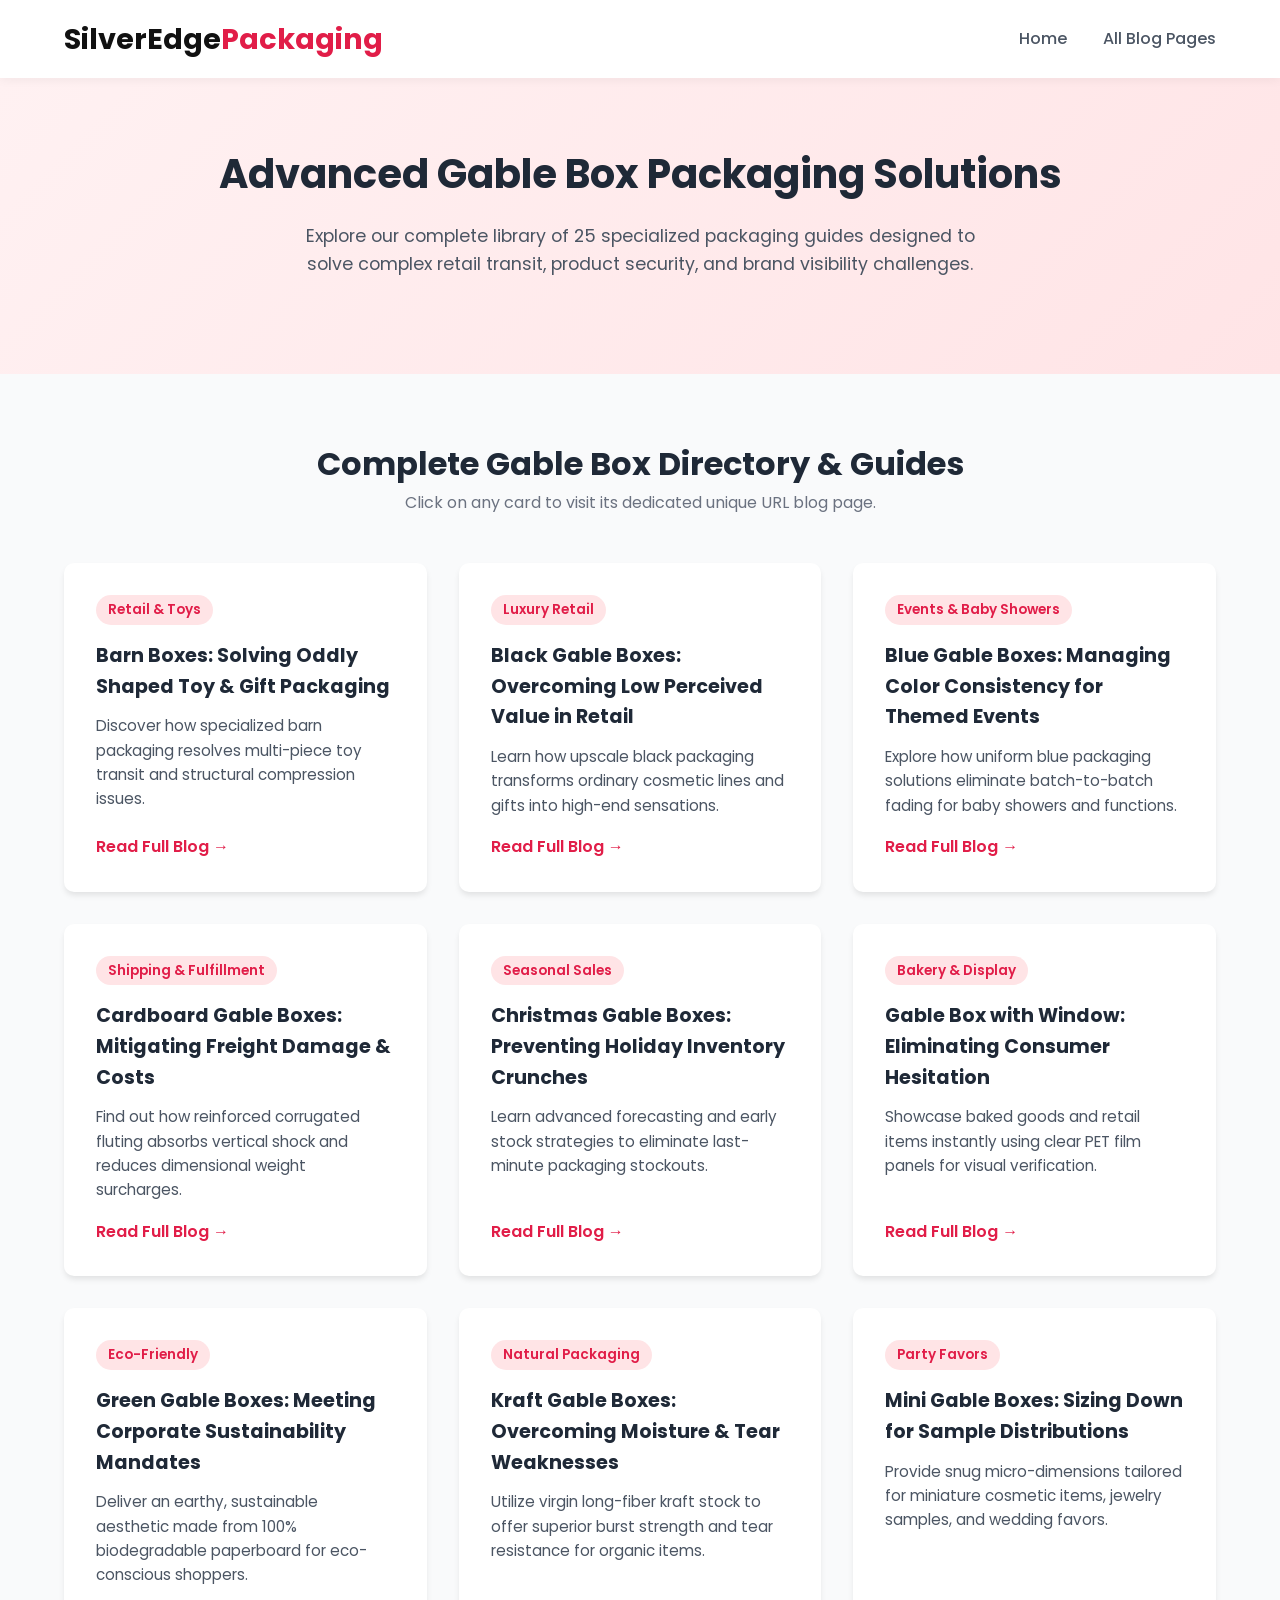
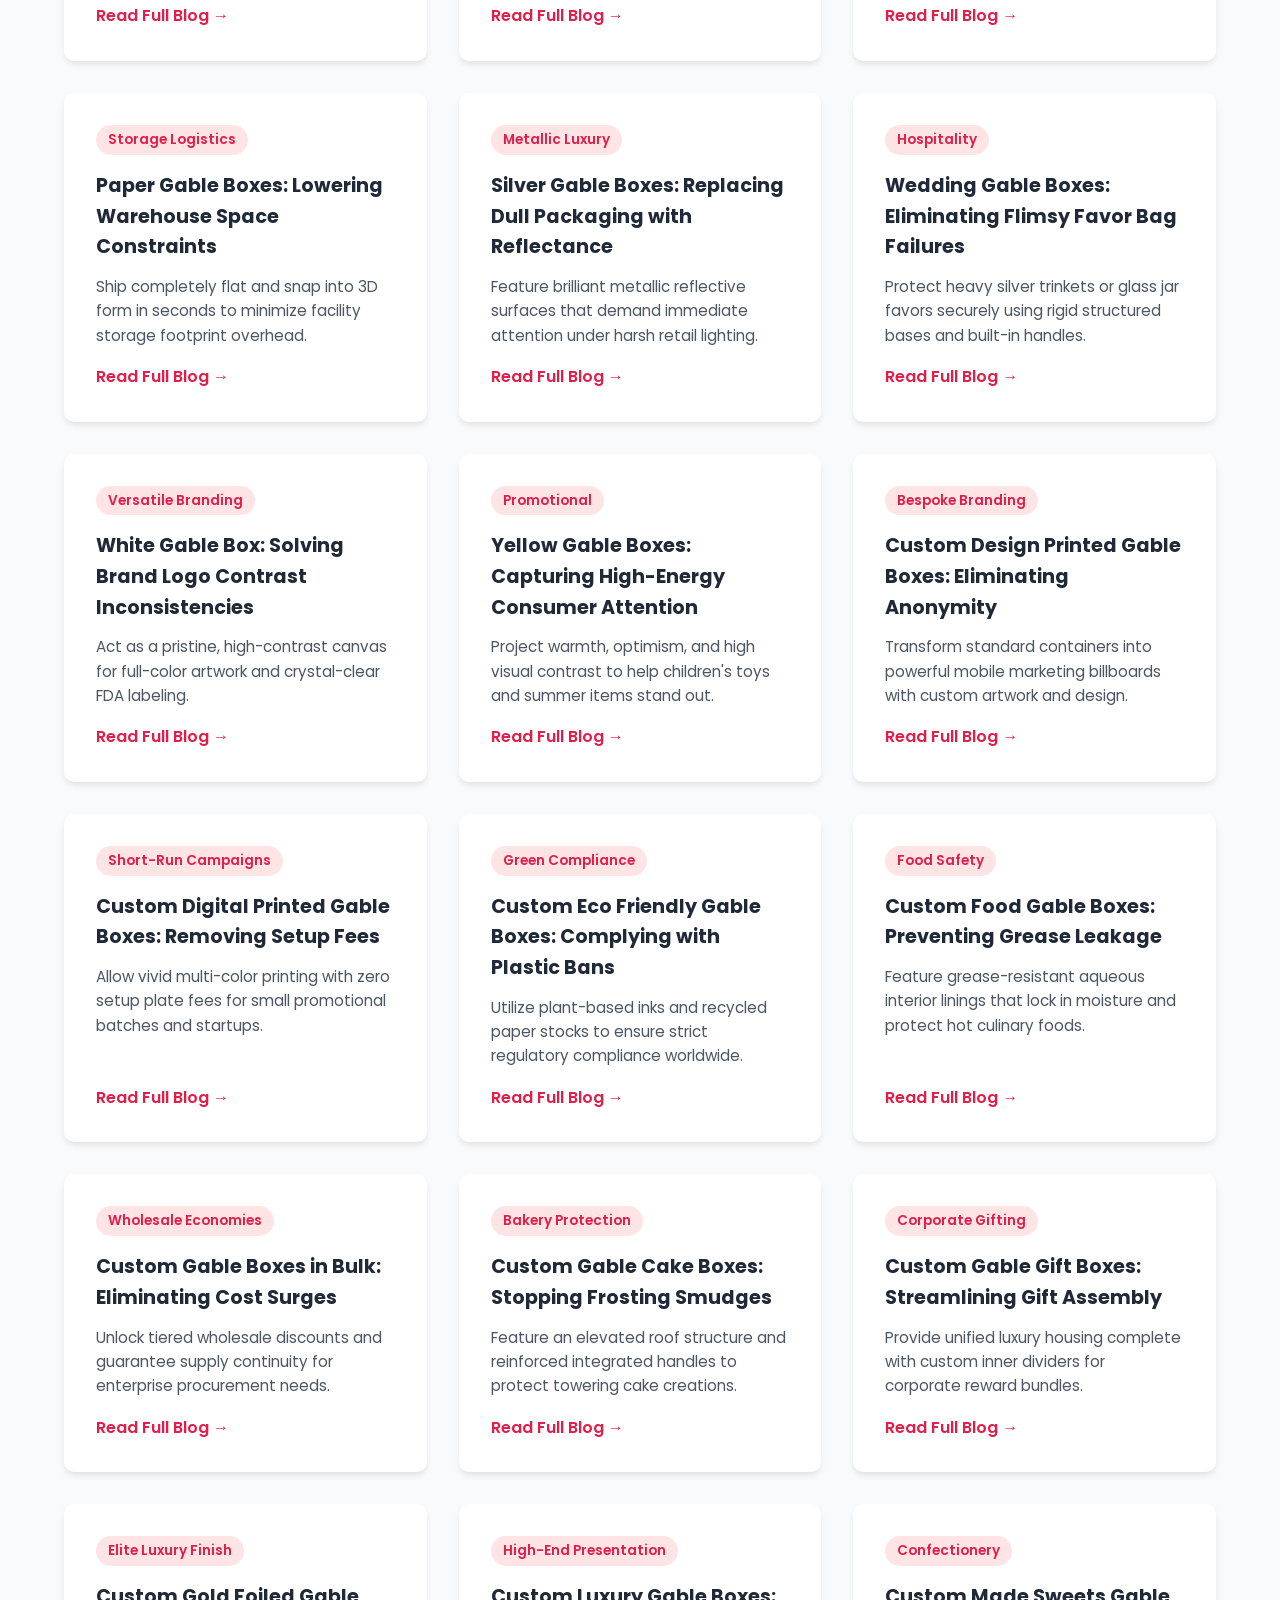
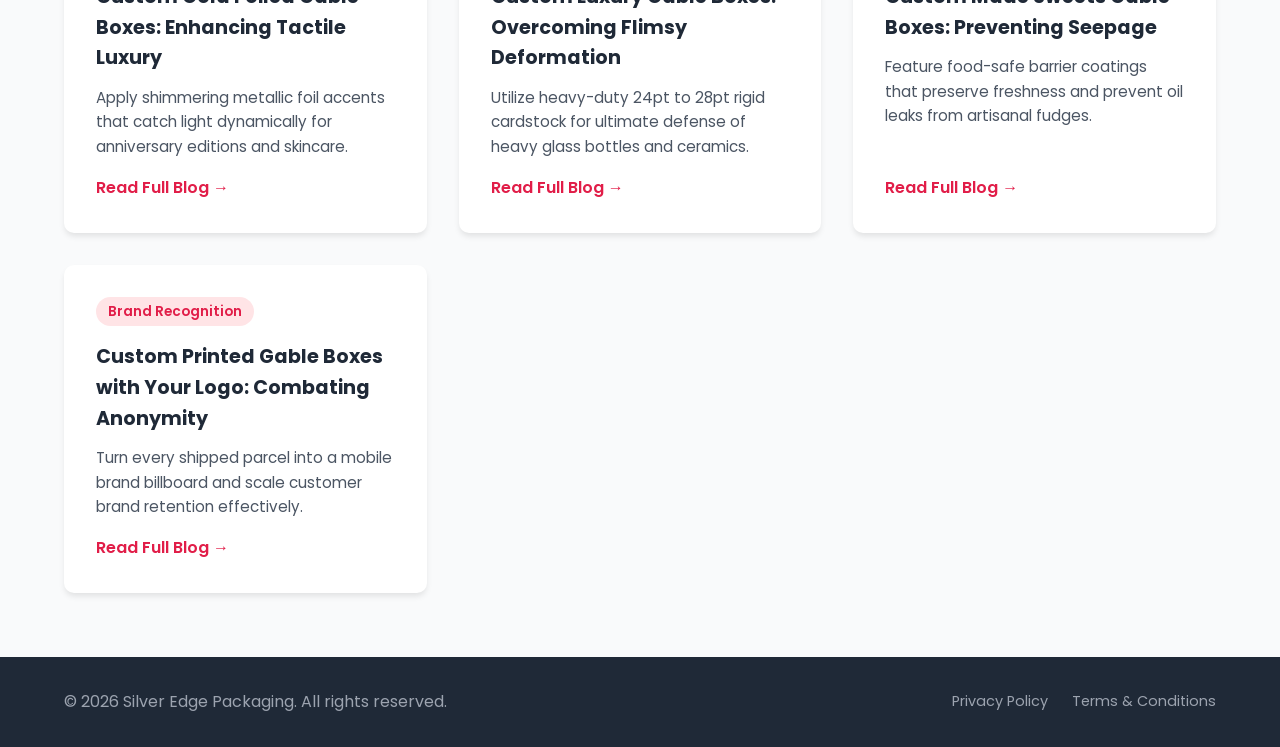
==== index.html @ a1e31621 "Update index.html" ====
<!DOCTYPE html>
<html lang="en">
<head>
  <meta charset="utf-8">
  <meta name="viewport" content="width=device-width, initial-scale=1">
  <!-- Google Site Verification Code -->
  <meta name="google-site-verification" content="IdWUHg85Iuphp1fHwoKxpqlI3lnmC24U6LzwF-d2ONc" />
  <title>Solving Business Packaging Challenges: Smart & Custom Solutions</title>
  <meta name="description" content="Explore wholesale custom gable boxes, printed gable boxes, and specialty retail packaging designed to solve commercial distribution and branding challenges.">
  <link rel="stylesheet" href="style.css">
  <link href="https://fonts.googleapis.com/css2?family=Poppins:wght@300;400;500;600;700&display=swap" rel="stylesheet">
</head>
<body>

  <!-- Header Section -->
  <header class="site-header">
    <div class="container header-container">
      <a href="index.html" class="logo">SilverEdge<span>Packaging</span></a>
      <nav class="nav-links">
        <a href="index.html">Home</a>
        <a href="#catalog">All Blog Pages</a>
      </nav>
    </div>
  </header>

  <!-- Hero Section -->
  <section class="hero-section">
    <div class="container hero-content">
      <h1>Advanced Gable Box Packaging Solutions</h1>
      <p>Explore our complete library of 25 specialized packaging guides designed to solve complex retail transit, product security, and brand visibility challenges.</p>
    </div>
  </section>

  <!-- Main Catalog Grid (All 25 Unique Page Links) -->
  <main class="container main-content" id="catalog">
    <div class="section-title">
      <h2>Complete Gable Box Directory & Guides</h2>
      <p>Click on any card to visit its dedicated unique URL blog page.</p>
    </div>

    <div class="article-grid">

      <!-- 1. Barn Boxes -->
      <div class="card">
        <div class="card-badge">Retail & Toys</div>
        <h3>Barn Boxes: Solving Oddly Shaped Toy & Gift Packaging</h3>
        <p>Discover how specialized barn packaging resolves multi-piece toy transit and structural compression issues.</p>
        <a href="barn-boxes.html" class="read-more">Read Full Blog &rarr;</a>
      </div>

      <!-- 2. Black Gable Boxes -->
      <div class="card">
        <div class="card-badge">Luxury Retail</div>
        <h3>Black Gable Boxes: Overcoming Low Perceived Value in Retail</h3>
        <p>Learn how upscale black packaging transforms ordinary cosmetic lines and gifts into high-end sensations.</p>
        <a href="black-gable-boxes.html" class="read-more">Read Full Blog &rarr;</a>
      </div>

      <!-- 3. Blue Gable Boxes -->
      <div class="card">
        <div class="card-badge">Events & Baby Showers</div>
        <h3>Blue Gable Boxes: Managing Color Consistency for Themed Events</h3>
        <p>Explore how uniform blue packaging solutions eliminate batch-to-batch fading for baby showers and functions.</p>
        <a href="blue-gable-boxes.html" class="read-more">Read Full Blog &rarr;</a>
      </div>

      <!-- 4. Cardboard Gable Boxes -->
      <div class="card">
        <div class="card-badge">Shipping & Fulfillment</div>
        <h3>Cardboard Gable Boxes: Mitigating Freight Damage & Costs</h3>
        <p>Find out how reinforced corrugated fluting absorbs vertical shock and reduces dimensional weight surcharges.</p>
        <a href="cardboard-gable-boxes.html" class="read-more">Read Full Blog &rarr;</a>
      </div>

      <!-- 5. Christmas Gable Boxes -->
      <div class="card">
        <div class="card-badge">Seasonal Sales</div>
        <h3>Christmas Gable Boxes: Preventing Holiday Inventory Crunches</h3>
        <p>Learn advanced forecasting and early stock strategies to eliminate last-minute packaging stockouts.</p>
        <a href="christmas-gable-boxes.html" class="read-more">Read Full Blog &rarr;</a>
      </div>

      <!-- 6. Gable Box with Window -->
      <div class="card">
        <div class="card-badge">Bakery & Display</div>
        <h3>Gable Box with Window: Eliminating Consumer Hesitation</h3>
        <p>Showcase baked goods and retail items instantly using clear PET film panels for visual verification.</p>
        <a href="gable-box-with-window.html" class="read-more">Read Full Blog &rarr;</a>
      </div>

      <!-- 7. Green Gable Boxes -->
      <div class="card">
        <div class="card-badge">Eco-Friendly</div>
        <h3>Green Gable Boxes: Meeting Corporate Sustainability Mandates</h3>
        <p>Deliver an earthy, sustainable aesthetic made from 100% biodegradable paperboard for eco-conscious shoppers.</p>
        <a href="green-gable-boxes.html" class="read-more">Read Full Blog &rarr;</a>
      </div>

      <!-- 8. Kraft Gable Boxes -->
      <div class="card">
        <div class="card-badge">Natural Packaging</div>
        <h3>Kraft Gable Boxes: Overcoming Moisture & Tear Weaknesses</h3>
        <p>Utilize virgin long-fiber kraft stock to offer superior burst strength and tear resistance for organic items.</p>
        <a href="kraft-gable-boxes.html" class="read-more">Read Full Blog &rarr;</a>
      </div>

      <!-- 9. Mini Gable Boxes -->
      <div class="card">
        <div class="card-badge">Party Favors</div>
        <h3>Mini Gable Boxes: Sizing Down for Sample Distributions</h3>
        <p>Provide snug micro-dimensions tailored for miniature cosmetic items, jewelry samples, and wedding favors.</p>
        <a href="mini-gable-boxes.html" class="read-more">Read Full Blog &rarr;</a>
      </div>

      <!-- 10. Paper Gable Boxes -->
      <div class="card">
        <div class="card-badge">Storage Logistics</div>
        <h3>Paper Gable Boxes: Lowering Warehouse Space Constraints</h3>
        <p>Ship completely flat and snap into 3D form in seconds to minimize facility storage footprint overhead.</p>
        <a href="paper-gable-boxes.html" class="read-more">Read Full Blog &rarr;</a>
      </div>

      <!-- 11. Silver Gable Boxes -->
      <div class="card">
        <div class="card-badge">Metallic Luxury</div>
        <h3>Silver Gable Boxes: Replacing Dull Packaging with Reflectance</h3>
        <p>Feature brilliant metallic reflective surfaces that demand immediate attention under harsh retail lighting.</p>
        <a href="silver-gable-boxes.html" class="read-more">Read Full Blog &rarr;</a>
      </div>

      <!-- 12. Wedding Gable Boxes -->
      <div class="card">
        <div class="card-badge">Hospitality</div>
        <h3>Wedding Gable Boxes: Eliminating Flimsy Favor Bag Failures</h3>
        <p>Protect heavy silver trinkets or glass jar favors securely using rigid structured bases and built-in handles.</p>
        <a href="wedding-gable-boxes.html" class="read-more">Read Full Blog &rarr;</a>
      </div>

      <!-- 13. White Gable Box -->
      <div class="card">
        <div class="card-badge">Versatile Branding</div>
        <h3>White Gable Box: Solving Brand Logo Contrast Inconsistencies</h3>
        <p>Act as a pristine, high-contrast canvas for full-color artwork and crystal-clear FDA labeling.</p>
        <a href="white-gable-box.html" class="read-more">Read Full Blog &rarr;</a>
      </div>

      <!-- 14. Yellow Gable Boxes -->
      <div class="card">
        <div class="card-badge">Promotional</div>
        <h3>Yellow Gable Boxes: Capturing High-Energy Consumer Attention</h3>
        <p>Project warmth, optimism, and high visual contrast to help children's toys and summer items stand out.</p>
        <a href="yellow-gable-boxes.html" class="read-more">Read Full Blog &rarr;</a>
      </div>

      <!-- 15. Custom Design Printed Gable Boxes -->
      <div class="card">
        <div class="card-badge">Bespoke Branding</div>
        <h3>Custom Design Printed Gable Boxes: Eliminating Anonymity</h3>
        <p>Transform standard containers into powerful mobile marketing billboards with custom artwork and design.</p>
        <a href="custom-design-printed-gable-boxes.html" class="read-more">Read Full Blog &rarr;</a>
      </div>

      <!-- 16. Custom Digital Printed Gable Boxes -->
      <div class="card">
        <div class="card-badge">Short-Run Campaigns</div>
        <h3>Custom Digital Printed Gable Boxes: Removing Setup Fees</h3>
        <p>Allow vivid multi-color printing with zero setup plate fees for small promotional batches and startups.</p>
        <a href="custom-digital-printed-gable-boxes.html" class="read-more">Read Full Blog &rarr;</a>
      </div>

      <!-- 17. Custom Eco Friendly Gable Boxes -->
      <div class="card">
        <div class="card-badge">Green Compliance</div>
        <h3>Custom Eco Friendly Gable Boxes: Complying with Plastic Bans</h3>
        <p>Utilize plant-based inks and recycled paper stocks to ensure strict regulatory compliance worldwide.</p>
        <a href="custom-eco-friendly-gable-boxes.html" class="read-more">Read Full Blog &rarr;</a>
      </div>

      <!-- 18. Custom Food Gable Boxes -->
      <div class="card">
        <div class="card-badge">Food Safety</div>
        <h3>Custom Food Gable Boxes: Preventing Grease Leakage</h3>
        <p>Feature grease-resistant aqueous interior linings that lock in moisture and protect hot culinary foods.</p>
        <a href="custom-food-gable-boxes.html" class="read-more">Read Full Blog &rarr;</a>
      </div>

      <!-- 19. Custom Gable Boxes in Bulk -->
      <div class="card">
        <div class="card-badge">Wholesale Economies</div>
        <h3>Custom Gable Boxes in Bulk: Eliminating Cost Surges</h3>
        <p>Unlock tiered wholesale discounts and guarantee supply continuity for enterprise procurement needs.</p>
        <a href="custom-gable-boxes-in-bulk.html" class="read-more">Read Full Blog &rarr;</a>
      </div>

      <!-- 20. Custom Gable Cake Boxes -->
      <div class="card">
        <div class="card-badge">Bakery Protection</div>
        <h3>Custom Gable Cake Boxes: Stopping Frosting Smudges</h3>
        <p>Feature an elevated roof structure and reinforced integrated handles to protect towering cake creations.</p>
        <a href="custom-gable-cake-boxes.html" class="read-more">Read Full Blog &rarr;</a>
      </div>

      <!-- 21. Custom Gable Gift Boxes -->
      <div class="card">
        <div class="card-badge">Corporate Gifting</div>
        <h3>Custom Gable Gift Boxes: Streamlining Gift Assembly</h3>
        <p>Provide unified luxury housing complete with custom inner dividers for corporate reward bundles.</p>
        <a href="custom-gable-gift-boxes.html" class="read-more">Read Full Blog &rarr;</a>
      </div>

      <!-- 22. Custom Gold Foiled Gable Boxes -->
      <div class="card">
        <div class="card-badge">Elite Luxury Finish</div>
        <h3>Custom Gold Foiled Gable Boxes: Enhancing Tactile Luxury</h3>
        <p>Apply shimmering metallic foil accents that catch light dynamically for anniversary editions and skincare.</p>
        <a href="custom-gold-foiled-gable-boxes.html" class="read-more">Read Full Blog &rarr;</a>
      </div>

      <!-- 23. Custom Luxury Gable Boxes -->
      <div class="card">
        <div class="card-badge">High-End Presentation</div>
        <h3>Custom Luxury Gable Boxes: Overcoming Flimsy Deformation</h3>
        <p>Utilize heavy-duty 24pt to 28pt rigid cardstock for ultimate defense of heavy glass bottles and ceramics.</p>
        <a href="custom-luxury-gable-boxes.html" class="read-more">Read Full Blog &rarr;</a>
      </div>

      <!-- 24. Custom Made Sweets Gable Boxes -->
      <div class="card">
        <div class="card-badge">Confectionery</div>
        <h3>Custom Made Sweets Gable Boxes: Preventing Seepage</h3>
        <p>Feature food-safe barrier coatings that preserve freshness and prevent oil leaks from artisanal fudges.</p>
        <a href="custom-made-sweets-gable-boxes.html" class="read-more">Read Full Blog &rarr;</a>
      </div>

      <!-- 25. Custom Printed Gable Boxes with Your Logo -->
      <div class="card">
        <div class="card-badge">Brand Recognition</div>
        <h3>Custom Printed Gable Boxes with Your Logo: Combating Anonymity</h3>
        <p>Turn every shipped parcel into a mobile brand billboard and scale customer brand retention effectively.</p>
        <a href="custom-printed-gable-boxes-with-your-logo.html" class="read-more">Read Full Blog &rarr;</a>
      </div>

    </div>
  </main>

  <!-- Footer Section -->
  <footer class="site-footer">
    <div class="container footer-content">
      <p>&copy; 2026 Silver Edge Packaging. All rights reserved.</p>
      <div class="footer-links">
        <a href="#">Privacy Policy</a>
        <a href="#">Terms & Conditions</a>
      </div>
    </div>
  </footer>

</body>
</html>
---- style.css ----
/* Global Reset & Styling */
* {
  margin: 0;
  padding: 0;
  box-sizing: border-box;
}

body {
  font-family: 'Poppins', sans-serif;
  color: #333;
  background-color: #f9fafb;
  line-height: 1.6;
}

.container {
  width: 90%;
  max-width: 1200px;
  margin: 0 auto;
}

/* Header */
.site-header {
  background: #ffffff;
  box-shadow: 0 2px 10px rgba(0,0,0,0.05);
  position: sticky;
  top: 0;
  z-index: 100;
}

.header-container {
  display: flex;
  justify-content: space-between;
  align-items: center;
  padding: 1rem 0;
}

.logo {
  font-size: 1.8rem;
  font-weight: 700;
  color: #111;
  text-decoration: none;
}

.logo span {
  color: #e11d48;
}

.nav-links a {
  margin-left: 2rem;
  text-decoration: none;
  color: #4b5563;
  font-weight: 500;
  transition: color 0.3s;
}

.nav-links a:hover {
  color: #e11d48;
}

/* Hero Section */
.hero-section {
  background: linear-gradient(135deg, #fff1f2 0%, #ffe4e6 100%);
  padding: 4rem 0;
  text-align: center;
}

.hero-content h1 {
  font-size: 2.5rem;
  color: #1f2937;
  margin-bottom: 1rem;
}

.hero-content p {
  font-size: 1.1rem;
  color: #4b5563;
  max-width: 700px;
  margin: 0 auto 2rem auto;
}

.btn-primary {
  background-color: #e11d48;
  color: #fff;
  padding: 0.75rem 1.5rem;
  border-radius: 5px;
  text-decoration: none;
  font-weight: 600;
  transition: background 0.3s;
}

.btn-primary:hover {
  background-color: #be123c;
}

/* Main Content & Grid */
.main-content {
  padding: 4rem 0;
}

.section-title {
  text-align: center;
  margin-bottom: 3rem;
}

.section-title h2 {
  font-size: 2rem;
  color: #1f2937;
}

.section-title p {
  color: #6b7280;
}

.article-grid {
  display: grid;
  grid-template-columns: repeat(auto-fit, minmax(320px, 1fr));
  gap: 2rem;
}

/* Card Styling */
.card {
  background: #ffffff;
  padding: 2rem;
  border-radius: 10px;
  box-shadow: 0 4px 6px -1px rgba(0, 0, 0, 0.1);
  transition: transform 0.3s, box-shadow 0.3s;
  display: flex;
  flex-direction: column;
  justify-content: space-between;
}

.card:hover {
  transform: translateY(-5px);
  box-shadow: 0 10px 15px -3px rgba(0, 0, 0, 0.1);
}

.card-badge {
  display: inline-block;
  background-color: #ffe4e6;
  color: #e11d48;
  padding: 0.25rem 0.75rem;
  font-size: 0.85rem;
  font-weight: 600;
  border-radius: 20px;
  margin-bottom: 1rem;
  width: fit-content;
}

.card h3 {
  font-size: 1.2rem;
  color: #1f2937;
  margin-bottom: 0.75rem;
}

.card p {
  color: #4b5563;
  font-size: 0.95rem;
  margin-bottom: 1rem;
}

.read-more {
  color: #e11d48;
  text-decoration: none;
  font-weight: 600;
  display: inline-flex;
  align-items: center;
  gap: 0.5rem;
  margin-top: auto;
}

.read-more:hover {
  text-decoration: underline;
}

/* Footer */
.site-footer {
  background-color: #1f2937;
  color: #9ca3af;
  padding: 2rem 0;
  text-align: center;
}

.footer-content {
  display: flex;
  flex-direction: column;
  gap: 1rem;
  align-items: center;
}

.footer-links {
  display: flex;
  gap: 1.5rem;
}

.footer-links a {
  color: #9ca3af;
  text-decoration: none;
  font-size: 0.9rem;
}

.footer-links a:hover {
  color: #fff;
}

@media(min-width: 768px) {
  .footer-content {
    flex-direction: row;
    justify-content: space-between;
  }
}
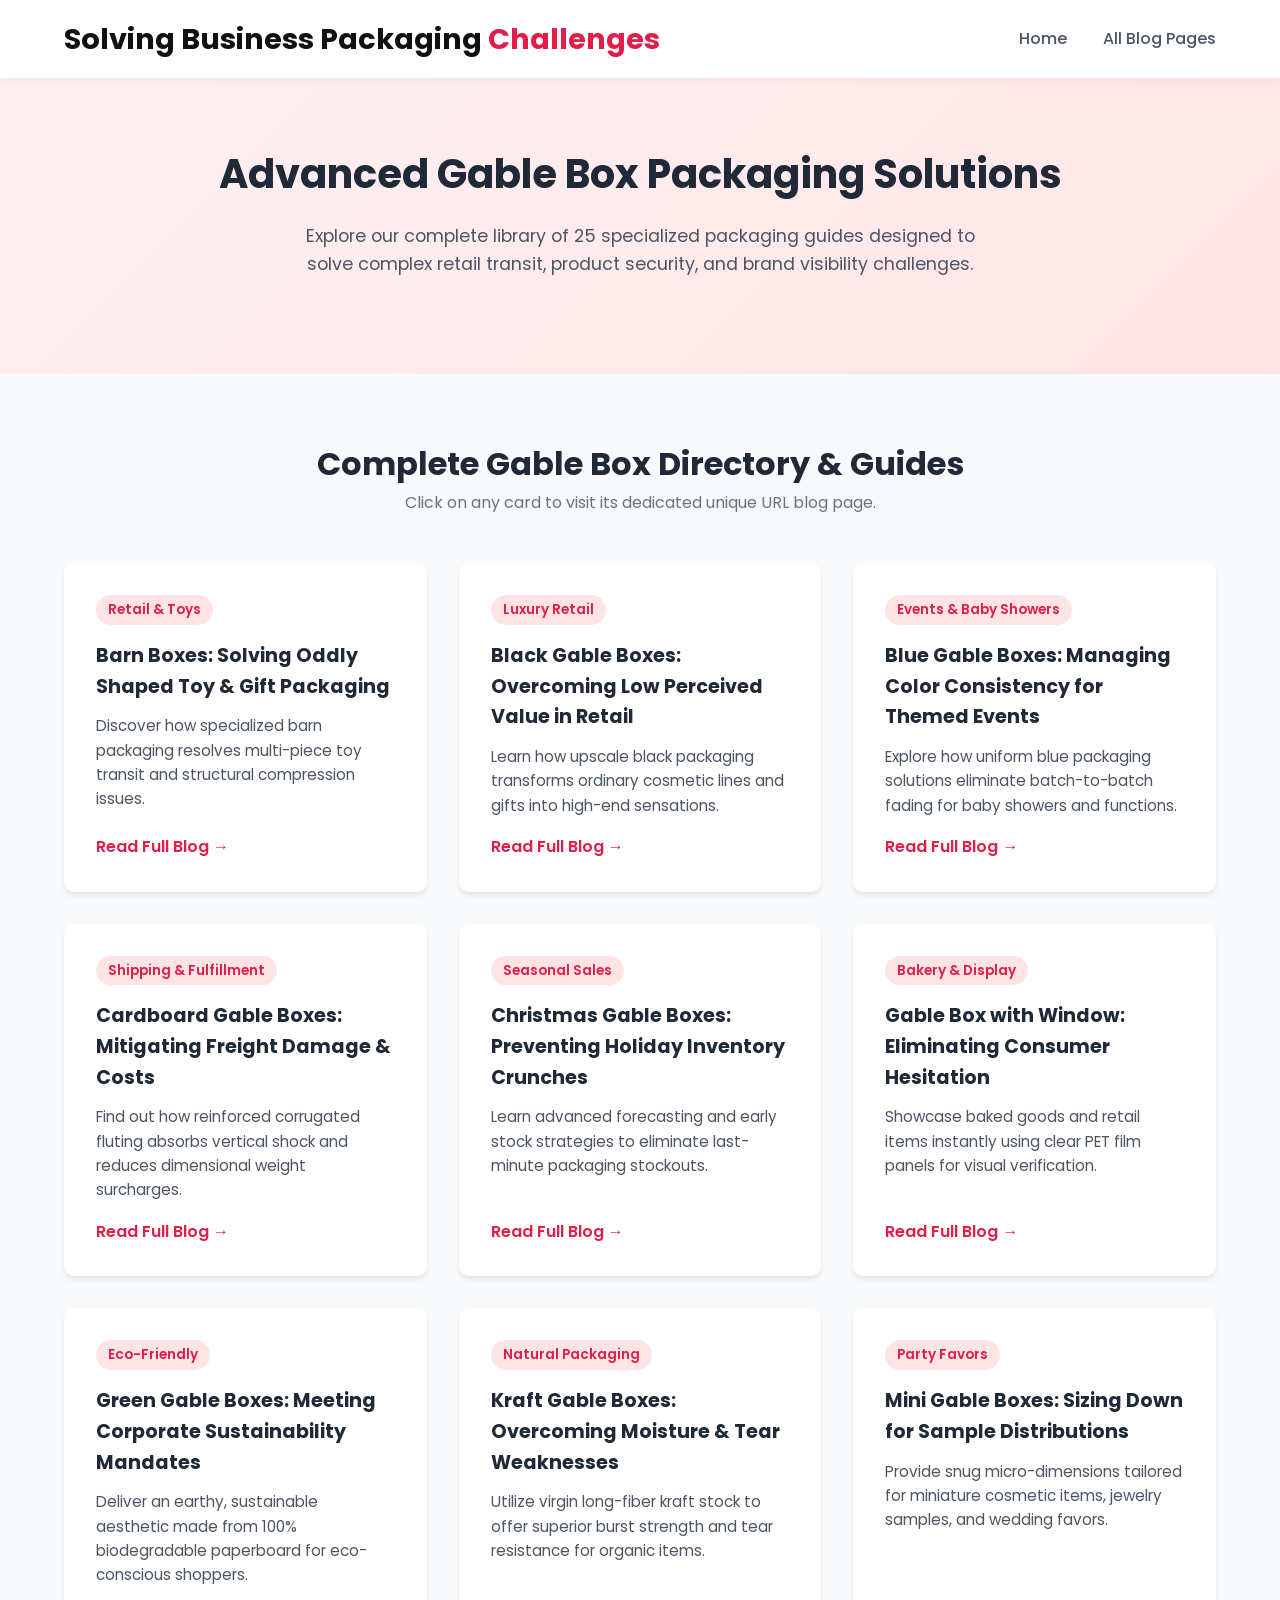
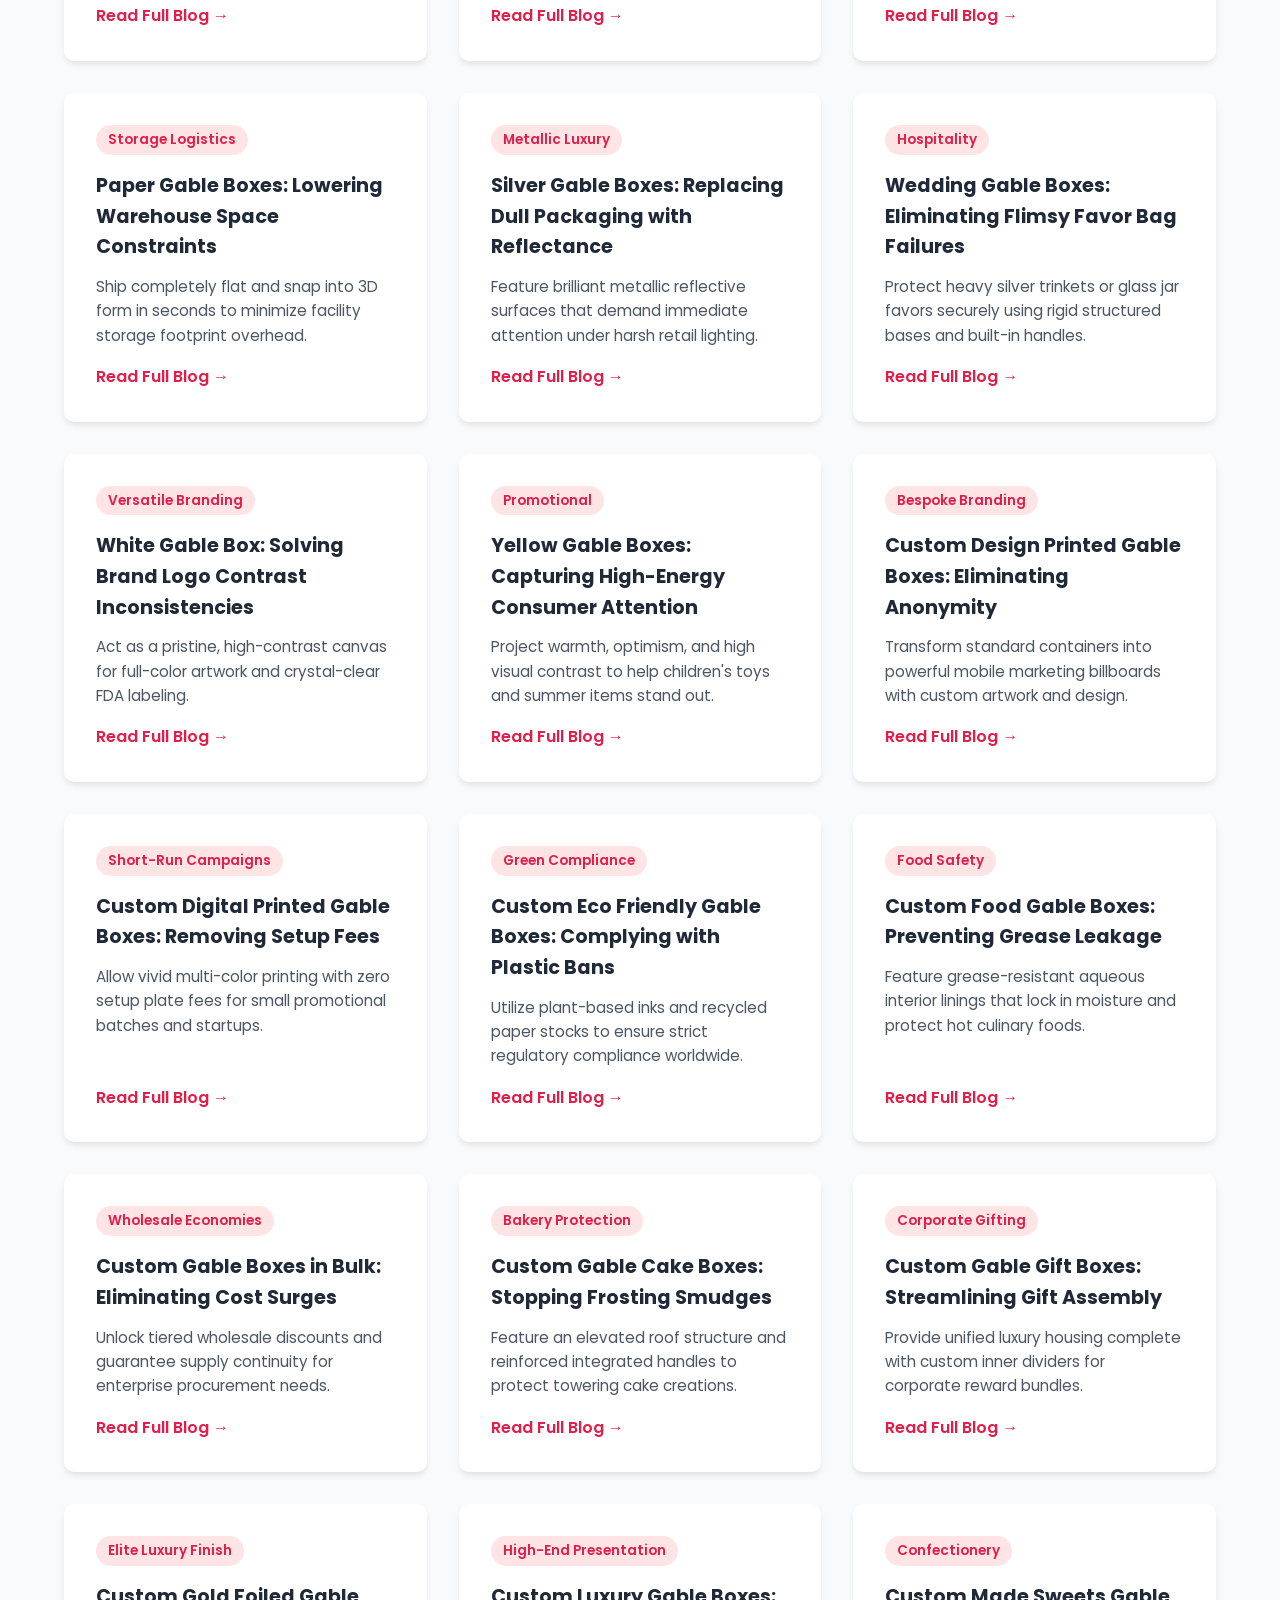
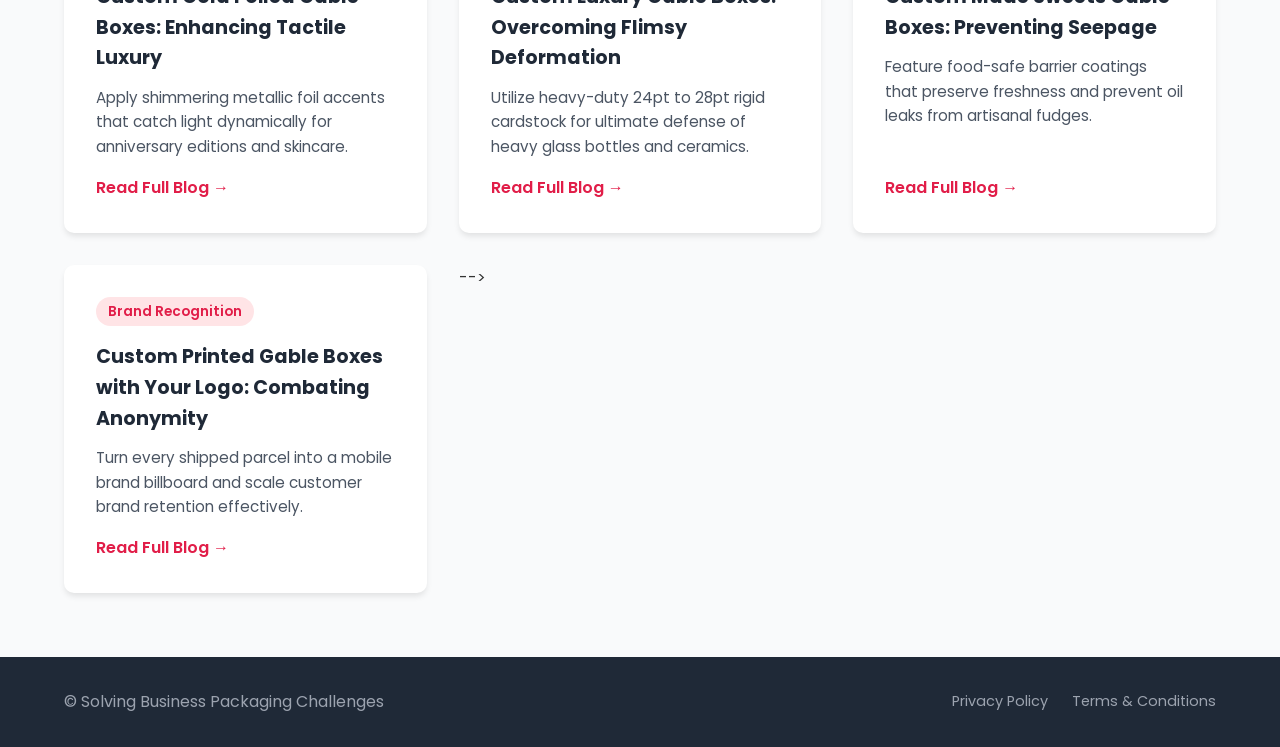
==== commit 8b3993c4: "Update index.html" ====
--- a/index.html
+++ b/index.html
@@ -15,7 +15,7 @@
   <!-- Header Section -->
   <header class="site-header">
     <div class="container header-container">
-      <a href="index.html" class="logo">SilverEdge<span>Packaging</span></a>
+      <a href="index.html" class="logo">Solving Business Packaging <span>Challenges</span></a>
       <nav class="nav-links">
         <a href="index.html">Home</a>
         <a href="#catalog">All Blog Pages</a>
@@ -63,7 +63,7 @@
         <p>Explore how uniform blue packaging solutions eliminate batch-to-batch fading for baby showers and functions.</p>
         <a href="blue-gable-boxes.html" class="read-more">Read Full Blog &rarr;</a>
       </div>
-
+<!--
       <!-- 4. Cardboard Gable Boxes -->
       <div class="card">
         <div class="card-badge">Shipping & Fulfillment</div>
@@ -239,14 +239,14 @@
         <p>Turn every shipped parcel into a mobile brand billboard and scale customer brand retention effectively.</p>
         <a href="custom-printed-gable-boxes-with-your-logo.html" class="read-more">Read Full Blog &rarr;</a>
       </div>
-
+-->
     </div>
   </main>
 
   <!-- Footer Section -->
   <footer class="site-footer">
     <div class="container footer-content">
-      <p>&copy; 2026 Silver Edge Packaging. All rights reserved.</p>
+      <p>&copy; Solving Business Packaging Challenges</p>
       <div class="footer-links">
         <a href="#">Privacy Policy</a>
         <a href="#">Terms & Conditions</a>
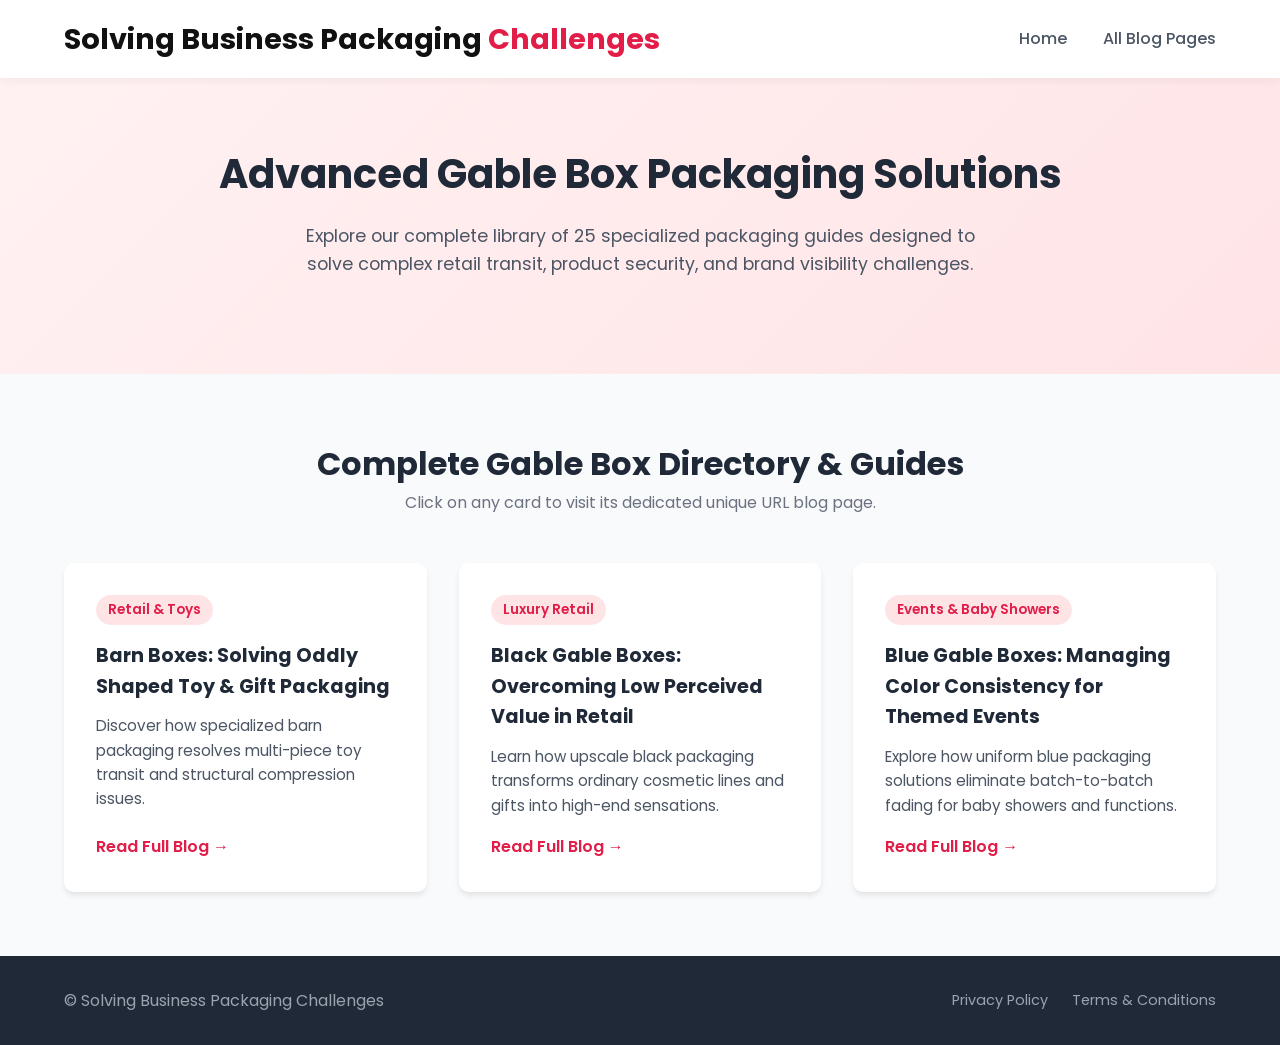
==== commit 9acb1df0: "Remove commented-out gable box sections Removed multiple sections of commented-out HTML code for gab" ====
--- a/index.html
+++ b/index.html
@@ -63,183 +63,7 @@
         <p>Explore how uniform blue packaging solutions eliminate batch-to-batch fading for baby showers and functions.</p>
         <a href="blue-gable-boxes.html" class="read-more">Read Full Blog &rarr;</a>
       </div>
-<!--
-      <!-- 4. Cardboard Gable Boxes -->
-      <div class="card">
-        <div class="card-badge">Shipping & Fulfillment</div>
-        <h3>Cardboard Gable Boxes: Mitigating Freight Damage & Costs</h3>
-        <p>Find out how reinforced corrugated fluting absorbs vertical shock and reduces dimensional weight surcharges.</p>
-        <a href="cardboard-gable-boxes.html" class="read-more">Read Full Blog &rarr;</a>
-      </div>
-
-      <!-- 5. Christmas Gable Boxes -->
-      <div class="card">
-        <div class="card-badge">Seasonal Sales</div>
-        <h3>Christmas Gable Boxes: Preventing Holiday Inventory Crunches</h3>
-        <p>Learn advanced forecasting and early stock strategies to eliminate last-minute packaging stockouts.</p>
-        <a href="christmas-gable-boxes.html" class="read-more">Read Full Blog &rarr;</a>
-      </div>
-
-      <!-- 6. Gable Box with Window -->
-      <div class="card">
-        <div class="card-badge">Bakery & Display</div>
-        <h3>Gable Box with Window: Eliminating Consumer Hesitation</h3>
-        <p>Showcase baked goods and retail items instantly using clear PET film panels for visual verification.</p>
-        <a href="gable-box-with-window.html" class="read-more">Read Full Blog &rarr;</a>
-      </div>
-
-      <!-- 7. Green Gable Boxes -->
-      <div class="card">
-        <div class="card-badge">Eco-Friendly</div>
-        <h3>Green Gable Boxes: Meeting Corporate Sustainability Mandates</h3>
-        <p>Deliver an earthy, sustainable aesthetic made from 100% biodegradable paperboard for eco-conscious shoppers.</p>
-        <a href="green-gable-boxes.html" class="read-more">Read Full Blog &rarr;</a>
-      </div>
-
-      <!-- 8. Kraft Gable Boxes -->
-      <div class="card">
-        <div class="card-badge">Natural Packaging</div>
-        <h3>Kraft Gable Boxes: Overcoming Moisture & Tear Weaknesses</h3>
-        <p>Utilize virgin long-fiber kraft stock to offer superior burst strength and tear resistance for organic items.</p>
-        <a href="kraft-gable-boxes.html" class="read-more">Read Full Blog &rarr;</a>
-      </div>
-
-      <!-- 9. Mini Gable Boxes -->
-      <div class="card">
-        <div class="card-badge">Party Favors</div>
-        <h3>Mini Gable Boxes: Sizing Down for Sample Distributions</h3>
-        <p>Provide snug micro-dimensions tailored for miniature cosmetic items, jewelry samples, and wedding favors.</p>
-        <a href="mini-gable-boxes.html" class="read-more">Read Full Blog &rarr;</a>
-      </div>
-
-      <!-- 10. Paper Gable Boxes -->
-      <div class="card">
-        <div class="card-badge">Storage Logistics</div>
-        <h3>Paper Gable Boxes: Lowering Warehouse Space Constraints</h3>
-        <p>Ship completely flat and snap into 3D form in seconds to minimize facility storage footprint overhead.</p>
-        <a href="paper-gable-boxes.html" class="read-more">Read Full Blog &rarr;</a>
-      </div>
-
-      <!-- 11. Silver Gable Boxes -->
-      <div class="card">
-        <div class="card-badge">Metallic Luxury</div>
-        <h3>Silver Gable Boxes: Replacing Dull Packaging with Reflectance</h3>
-        <p>Feature brilliant metallic reflective surfaces that demand immediate attention under harsh retail lighting.</p>
-        <a href="silver-gable-boxes.html" class="read-more">Read Full Blog &rarr;</a>
-      </div>
-
-      <!-- 12. Wedding Gable Boxes -->
-      <div class="card">
-        <div class="card-badge">Hospitality</div>
-        <h3>Wedding Gable Boxes: Eliminating Flimsy Favor Bag Failures</h3>
-        <p>Protect heavy silver trinkets or glass jar favors securely using rigid structured bases and built-in handles.</p>
-        <a href="wedding-gable-boxes.html" class="read-more">Read Full Blog &rarr;</a>
-      </div>
-
-      <!-- 13. White Gable Box -->
-      <div class="card">
-        <div class="card-badge">Versatile Branding</div>
-        <h3>White Gable Box: Solving Brand Logo Contrast Inconsistencies</h3>
-        <p>Act as a pristine, high-contrast canvas for full-color artwork and crystal-clear FDA labeling.</p>
-        <a href="white-gable-box.html" class="read-more">Read Full Blog &rarr;</a>
-      </div>
-
-      <!-- 14. Yellow Gable Boxes -->
-      <div class="card">
-        <div class="card-badge">Promotional</div>
-        <h3>Yellow Gable Boxes: Capturing High-Energy Consumer Attention</h3>
-        <p>Project warmth, optimism, and high visual contrast to help children's toys and summer items stand out.</p>
-        <a href="yellow-gable-boxes.html" class="read-more">Read Full Blog &rarr;</a>
-      </div>
-
-      <!-- 15. Custom Design Printed Gable Boxes -->
-      <div class="card">
-        <div class="card-badge">Bespoke Branding</div>
-        <h3>Custom Design Printed Gable Boxes: Eliminating Anonymity</h3>
-        <p>Transform standard containers into powerful mobile marketing billboards with custom artwork and design.</p>
-        <a href="custom-design-printed-gable-boxes.html" class="read-more">Read Full Blog &rarr;</a>
-      </div>
-
-      <!-- 16. Custom Digital Printed Gable Boxes -->
-      <div class="card">
-        <div class="card-badge">Short-Run Campaigns</div>
-        <h3>Custom Digital Printed Gable Boxes: Removing Setup Fees</h3>
-        <p>Allow vivid multi-color printing with zero setup plate fees for small promotional batches and startups.</p>
-        <a href="custom-digital-printed-gable-boxes.html" class="read-more">Read Full Blog &rarr;</a>
-      </div>
-
-      <!-- 17. Custom Eco Friendly Gable Boxes -->
-      <div class="card">
-        <div class="card-badge">Green Compliance</div>
-        <h3>Custom Eco Friendly Gable Boxes: Complying with Plastic Bans</h3>
-        <p>Utilize plant-based inks and recycled paper stocks to ensure strict regulatory compliance worldwide.</p>
-        <a href="custom-eco-friendly-gable-boxes.html" class="read-more">Read Full Blog &rarr;</a>
-      </div>
-
-      <!-- 18. Custom Food Gable Boxes -->
-      <div class="card">
-        <div class="card-badge">Food Safety</div>
-        <h3>Custom Food Gable Boxes: Preventing Grease Leakage</h3>
-        <p>Feature grease-resistant aqueous interior linings that lock in moisture and protect hot culinary foods.</p>
-        <a href="custom-food-gable-boxes.html" class="read-more">Read Full Blog &rarr;</a>
-      </div>
-
-      <!-- 19. Custom Gable Boxes in Bulk -->
-      <div class="card">
-        <div class="card-badge">Wholesale Economies</div>
-        <h3>Custom Gable Boxes in Bulk: Eliminating Cost Surges</h3>
-        <p>Unlock tiered wholesale discounts and guarantee supply continuity for enterprise procurement needs.</p>
-        <a href="custom-gable-boxes-in-bulk.html" class="read-more">Read Full Blog &rarr;</a>
-      </div>
-
-      <!-- 20. Custom Gable Cake Boxes -->
-      <div class="card">
-        <div class="card-badge">Bakery Protection</div>
-        <h3>Custom Gable Cake Boxes: Stopping Frosting Smudges</h3>
-        <p>Feature an elevated roof structure and reinforced integrated handles to protect towering cake creations.</p>
-        <a href="custom-gable-cake-boxes.html" class="read-more">Read Full Blog &rarr;</a>
-      </div>
-
-      <!-- 21. Custom Gable Gift Boxes -->
-      <div class="card">
-        <div class="card-badge">Corporate Gifting</div>
-        <h3>Custom Gable Gift Boxes: Streamlining Gift Assembly</h3>
-        <p>Provide unified luxury housing complete with custom inner dividers for corporate reward bundles.</p>
-        <a href="custom-gable-gift-boxes.html" class="read-more">Read Full Blog &rarr;</a>
-      </div>
-
-      <!-- 22. Custom Gold Foiled Gable Boxes -->
-      <div class="card">
-        <div class="card-badge">Elite Luxury Finish</div>
-        <h3>Custom Gold Foiled Gable Boxes: Enhancing Tactile Luxury</h3>
-        <p>Apply shimmering metallic foil accents that catch light dynamically for anniversary editions and skincare.</p>
-        <a href="custom-gold-foiled-gable-boxes.html" class="read-more">Read Full Blog &rarr;</a>
-      </div>
-
-      <!-- 23. Custom Luxury Gable Boxes -->
-      <div class="card">
-        <div class="card-badge">High-End Presentation</div>
-        <h3>Custom Luxury Gable Boxes: Overcoming Flimsy Deformation</h3>
-        <p>Utilize heavy-duty 24pt to 28pt rigid cardstock for ultimate defense of heavy glass bottles and ceramics.</p>
-        <a href="custom-luxury-gable-boxes.html" class="read-more">Read Full Blog &rarr;</a>
-      </div>
-
-      <!-- 24. Custom Made Sweets Gable Boxes -->
-      <div class="card">
-        <div class="card-badge">Confectionery</div>
-        <h3>Custom Made Sweets Gable Boxes: Preventing Seepage</h3>
-        <p>Feature food-safe barrier coatings that preserve freshness and prevent oil leaks from artisanal fudges.</p>
-        <a href="custom-made-sweets-gable-boxes.html" class="read-more">Read Full Blog &rarr;</a>
-      </div>
-
-      <!-- 25. Custom Printed Gable Boxes with Your Logo -->
-      <div class="card">
-        <div class="card-badge">Brand Recognition</div>
-        <h3>Custom Printed Gable Boxes with Your Logo: Combating Anonymity</h3>
-        <p>Turn every shipped parcel into a mobile brand billboard and scale customer brand retention effectively.</p>
-        <a href="custom-printed-gable-boxes-with-your-logo.html" class="read-more">Read Full Blog &rarr;</a>
-      </div>
--->
+  
     </div>
   </main>
 
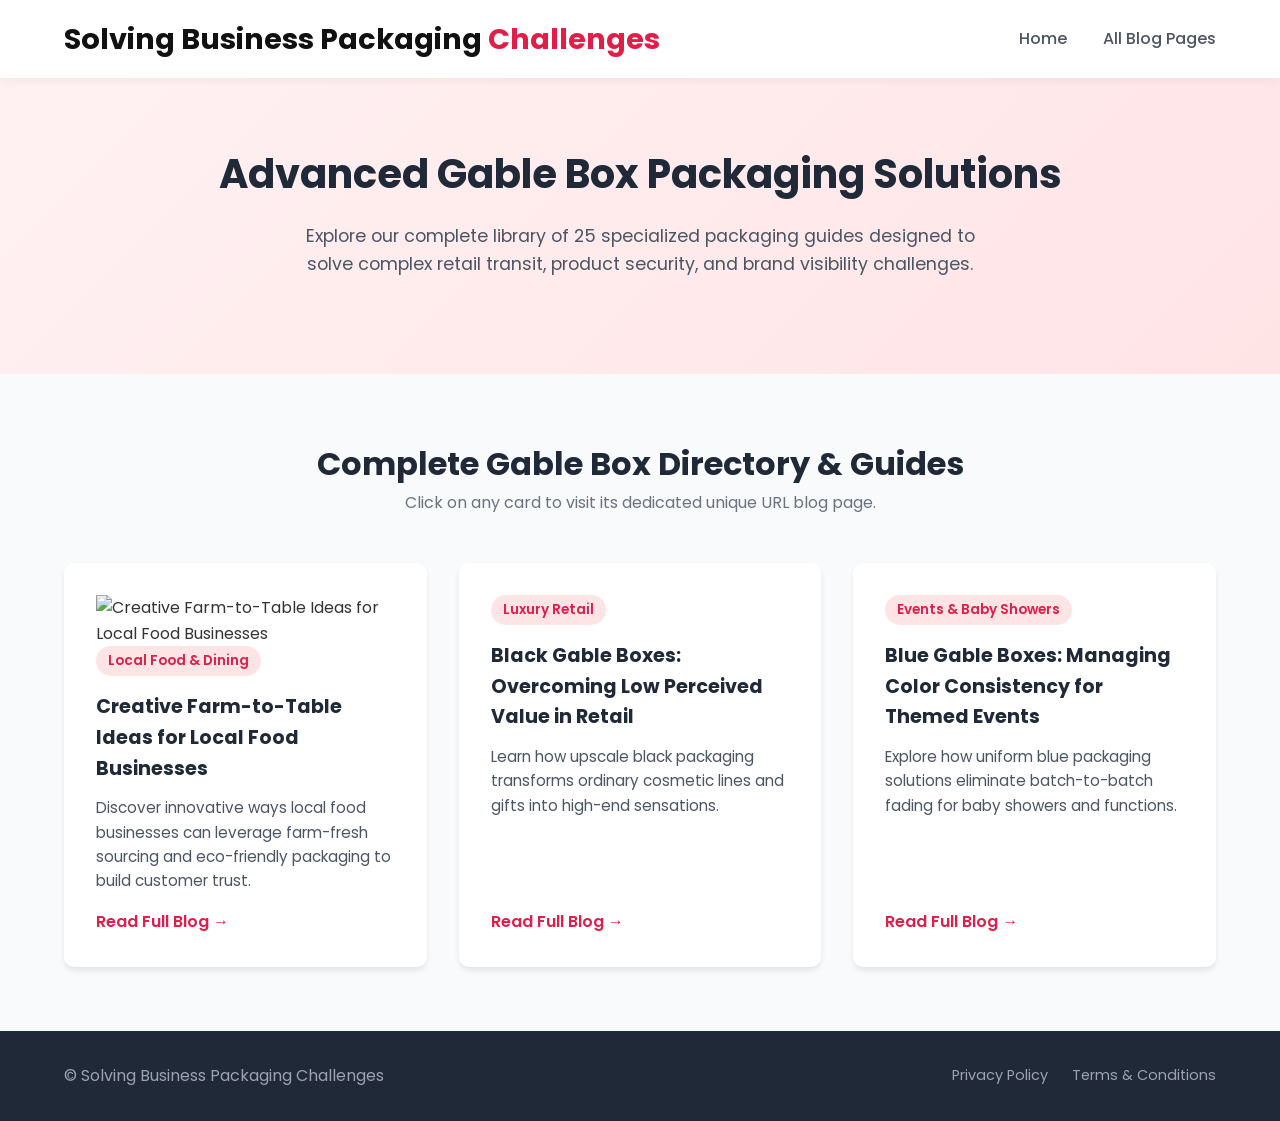
==== commit ef4bc17a: "Update index.html" ====
--- a/index.html
+++ b/index.html
@@ -42,10 +42,11 @@
 
       <!-- 1. Barn Boxes -->
       <div class="card">
-        <div class="card-badge">Retail & Toys</div>
-        <h3>Barn Boxes: Solving Oddly Shaped Toy & Gift Packaging</h3>
-        <p>Discover how specialized barn packaging resolves multi-piece toy transit and structural compression issues.</p>
-        <a href="barn-boxes.html" class="read-more">Read Full Blog &rarr;</a>
+        <img src="https://www.google.com/imgres?q=Creative%20Farm-to-Table%20Ideas%20for%20Local%20Food%20Businesses&imgurl=https%3A%2F%2Fmedia.licdn.com%2Fdms%2Fimage%2Fv2%2FD4E12AQHHcEAm4uviRw%2Farticle-cover_image-shrink_720_1280%2Farticle-cover_image-shrink_720_1280%2F0%2F1668357725772%3Fe%3D2147483647%26v%3Dbeta%26t%3Dr3jBfabFYiCGzLKnUvalH2jVwx9mvBcSE-G4df9P7ZE&imgrefurl=https%3A%2F%2Fwww.linkedin.com%2Fpulse%2Ffarm-table-revolution-local-organic-food-isabell-schastok&docid=UpjCEN-CJgtoAM&tbnid=2UArURqPzqsnNM&vet=12ahUKEwj9tNHOqJKXAxWpUaQEHYSZAiQQnPAOegQIPxAA..i&w=1280&h=719&hcb=2&ved=2ahUKEwj9tNHOqJKXAxWpUaQEHYSZAiQQnPAOegQIPxAA" alt="Creative Farm-to-Table Ideas for Local Food Businesses" class="card-image">
+        <div class="card-badge">Local Food & Dining</div>
+        <h3>Creative Farm-to-Table Ideas for Local Food Businesses</h3>
+        <p>Discover innovative ways local food businesses can leverage farm-fresh sourcing and eco-friendly packaging to build customer trust.</p>
+        <a href="farm-to-table-ideas.html" class="read-more">Read Full Blog &rarr;</a>
       </div>
 
       <!-- 2. Black Gable Boxes -->
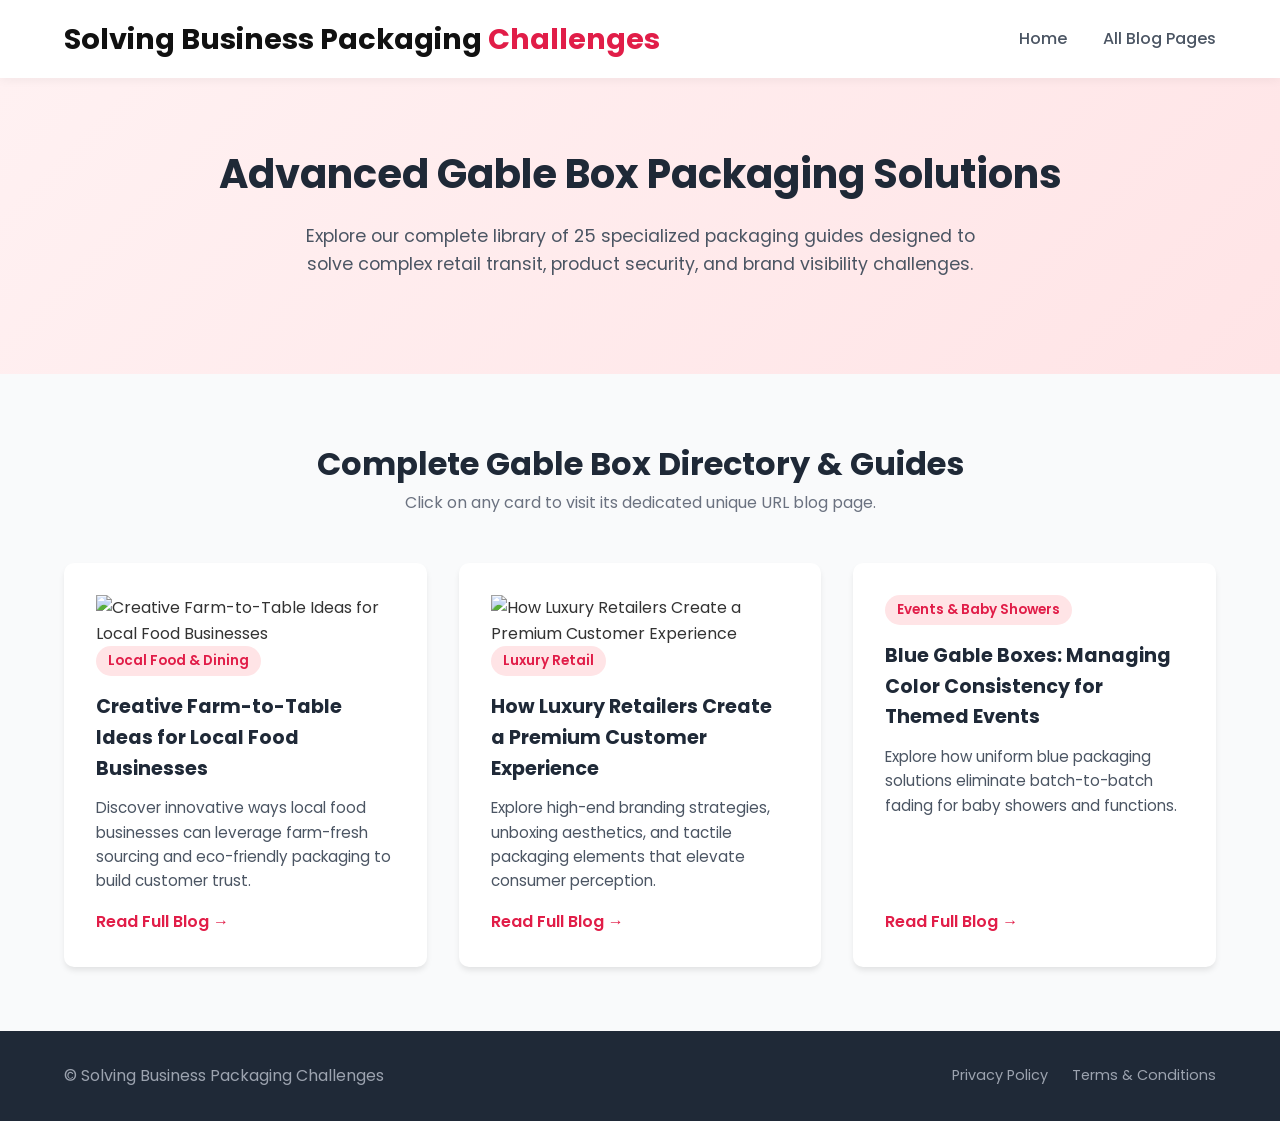
==== commit cfe089d2: "Update content for luxury retail section" ====
--- a/index.html
+++ b/index.html
@@ -42,18 +42,19 @@
 
       <!-- 1. Barn Boxes -->
       <div class="card">
-        <img src="https://www.google.com/imgres?q=Creative%20Farm-to-Table%20Ideas%20for%20Local%20Food%20Businesses&imgurl=https%3A%2F%2Fmedia.licdn.com%2Fdms%2Fimage%2Fv2%2FD4E12AQHHcEAm4uviRw%2Farticle-cover_image-shrink_720_1280%2Farticle-cover_image-shrink_720_1280%2F0%2F1668357725772%3Fe%3D2147483647%26v%3Dbeta%26t%3Dr3jBfabFYiCGzLKnUvalH2jVwx9mvBcSE-G4df9P7ZE&imgrefurl=https%3A%2F%2Fwww.linkedin.com%2Fpulse%2Ffarm-table-revolution-local-organic-food-isabell-schastok&docid=UpjCEN-CJgtoAM&tbnid=2UArURqPzqsnNM&vet=12ahUKEwj9tNHOqJKXAxWpUaQEHYSZAiQQnPAOegQIPxAA..i&w=1280&h=719&hcb=2&ved=2ahUKEwj9tNHOqJKXAxWpUaQEHYSZAiQQnPAOegQIPxAA" alt="Creative Farm-to-Table Ideas for Local Food Businesses" class="card-image">
+        <img src="https://www.linkedin.com/pulse/farm-table-revolution-local-organic-food-isabell-schastok" alt="Creative Farm-to-Table Ideas for Local Food Businesses" class="card-image">
         <div class="card-badge">Local Food & Dining</div>
         <h3>Creative Farm-to-Table Ideas for Local Food Businesses</h3>
         <p>Discover innovative ways local food businesses can leverage farm-fresh sourcing and eco-friendly packaging to build customer trust.</p>
-        <a href="farm-to-table-ideas.html" class="read-more">Read Full Blog &rarr;</a>
+        <a href="barn-boxes.html" class="read-more">Read Full Blog &rarr;</a>
       </div>
 
       <!-- 2. Black Gable Boxes -->
       <div class="card">
+        <img src="https://www.businessoffashion.com/articles/technology/state-of-fashion-technology-report-luxury-brands-customer-experience/" alt="How Luxury Retailers Create a Premium Customer Experience" class="card-image">
         <div class="card-badge">Luxury Retail</div>
-        <h3>Black Gable Boxes: Overcoming Low Perceived Value in Retail</h3>
-        <p>Learn how upscale black packaging transforms ordinary cosmetic lines and gifts into high-end sensations.</p>
+        <h3>How Luxury Retailers Create a Premium Customer Experience</h3>
+        <p>Explore high-end branding strategies, unboxing aesthetics, and tactile packaging elements that elevate consumer perception.</p>
         <a href="black-gable-boxes.html" class="read-more">Read Full Blog &rarr;</a>
       </div>
 
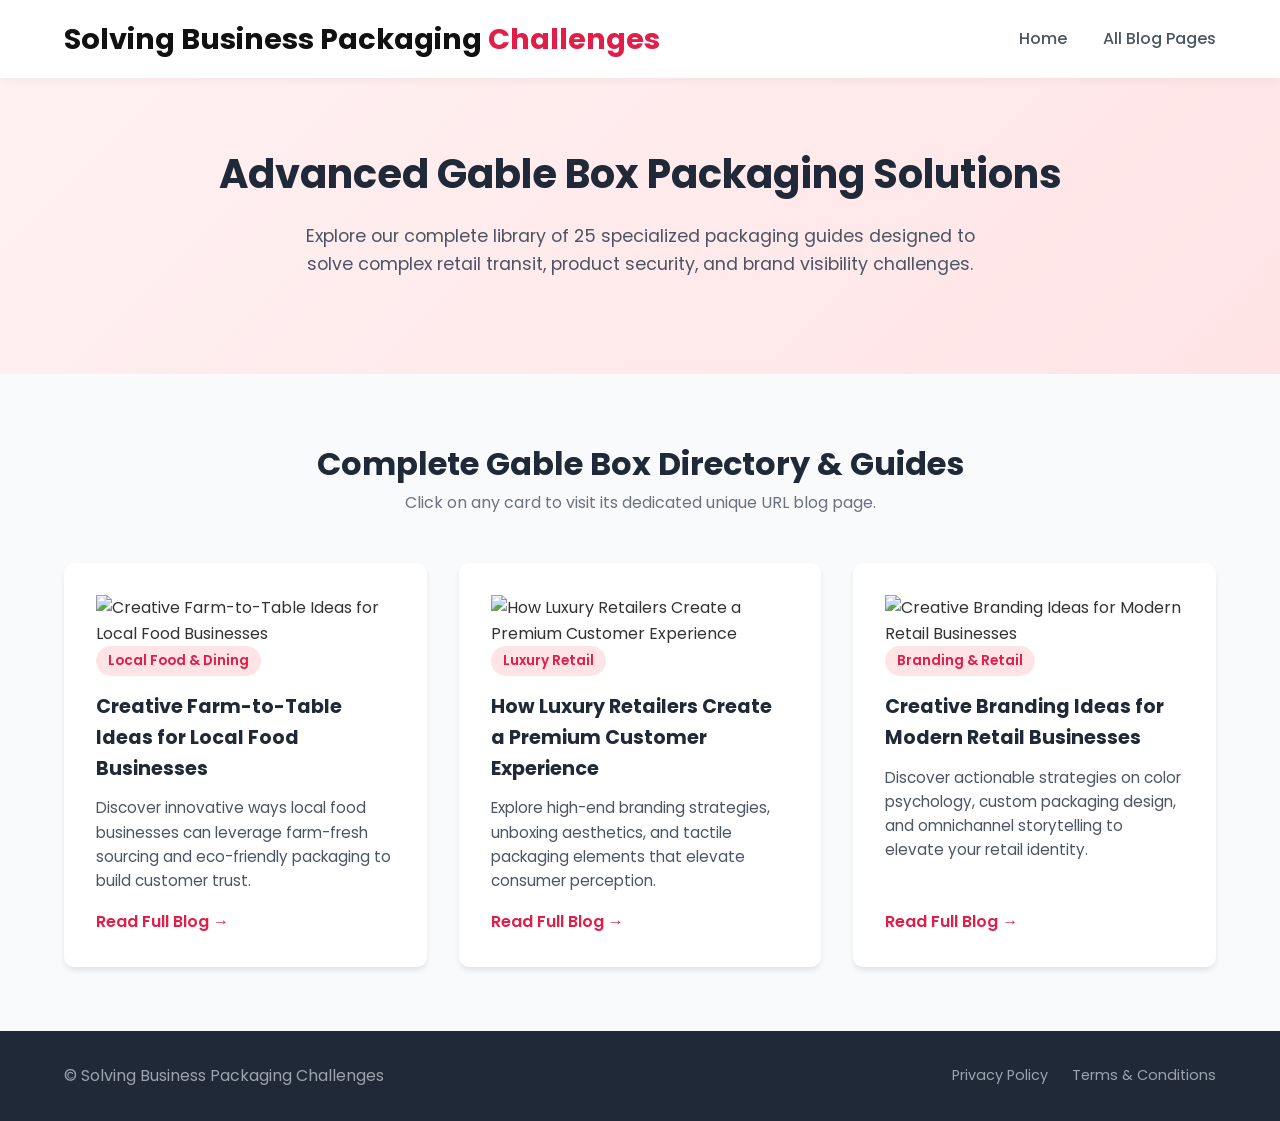
==== commit 028cbf33: "Update image sources and content for article cards" ====
--- a/index.html
+++ b/index.html
@@ -42,7 +42,7 @@
 
       <!-- 1. Barn Boxes -->
       <div class="card">
-        <img src="https://www.linkedin.com/pulse/farm-table-revolution-local-organic-food-isabell-schastok" alt="Creative Farm-to-Table Ideas for Local Food Businesses" class="card-image">
+        <img src="https://www.theodmgroup.com/retail-sign-ideas-brit-london/" alt="Creative Farm-to-Table Ideas for Local Food Businesses" class="card-image">
         <div class="card-badge">Local Food & Dining</div>
         <h3>Creative Farm-to-Table Ideas for Local Food Businesses</h3>
         <p>Discover innovative ways local food businesses can leverage farm-fresh sourcing and eco-friendly packaging to build customer trust.</p>
@@ -60,9 +60,10 @@
 
       <!-- 3. Blue Gable Boxes -->
       <div class="card">
-        <div class="card-badge">Events & Baby Showers</div>
-        <h3>Blue Gable Boxes: Managing Color Consistency for Themed Events</h3>
-        <p>Explore how uniform blue packaging solutions eliminate batch-to-batch fading for baby showers and functions.</p>
+        <img src="https://images.unsplash.com/photo-1513151233558-d860c5398176?auto=format&fit=crop&w=800&q=80" alt="Creative Branding Ideas for Modern Retail Businesses" class="card-image">
+        <div class="card-badge">Branding & Retail</div>
+        <h3>Creative Branding Ideas for Modern Retail Businesses</h3>
+        <p>Discover actionable strategies on color psychology, custom packaging design, and omnichannel storytelling to elevate your retail identity.</p>
         <a href="blue-gable-boxes.html" class="read-more">Read Full Blog &rarr;</a>
       </div>
   
